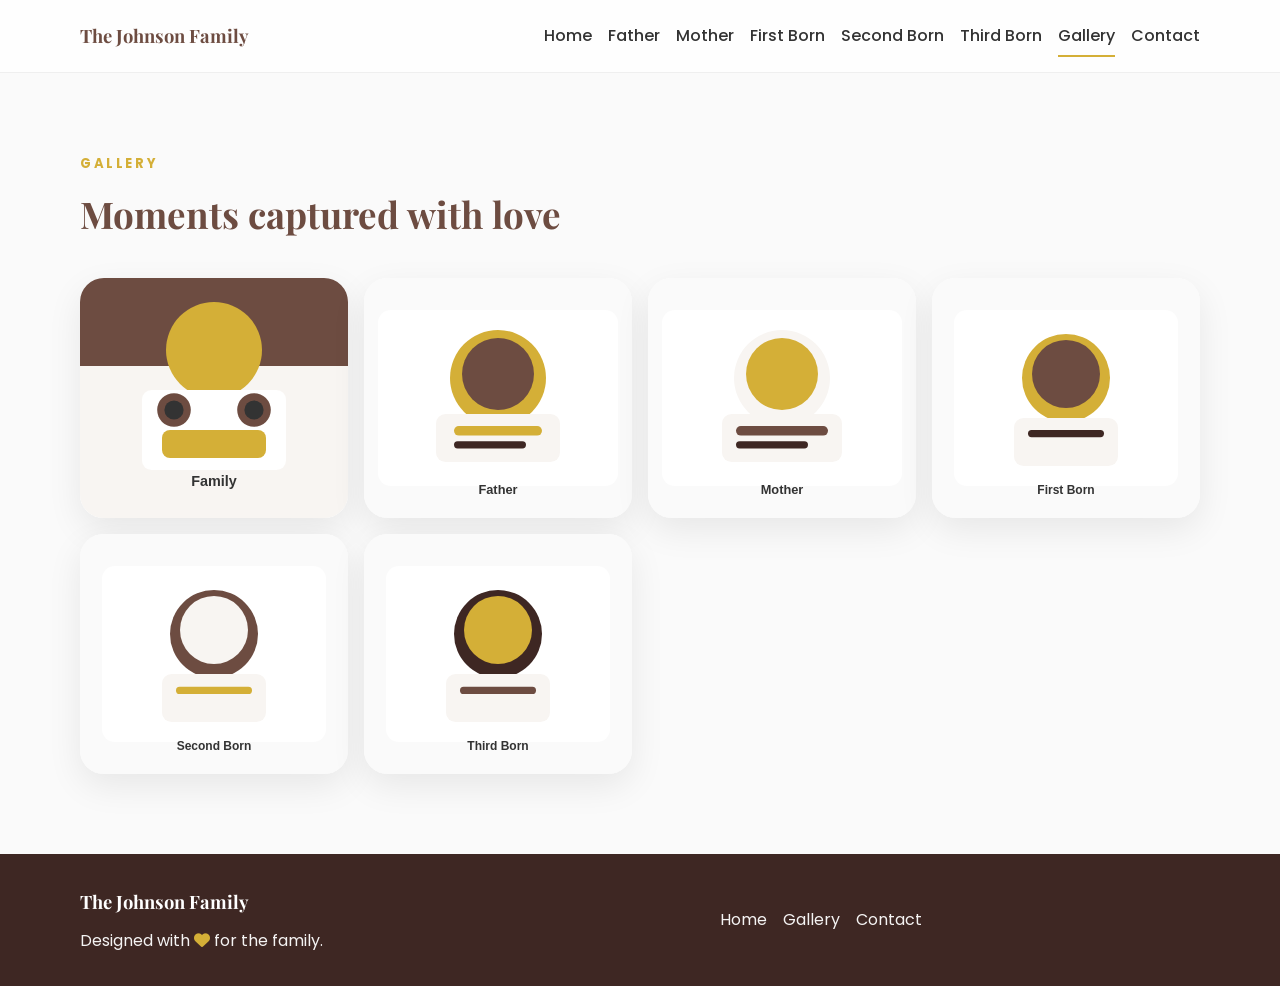
==== gallery.html @ 094f9c55 "first commit" ====
<!DOCTYPE html>
<html lang="en">
  <head>
    <meta charset="UTF-8" />
    <meta name="viewport" content="width=device-width, initial-scale=1.0" />
    <title>Gallery | The Johnson Family</title>
    <link rel="preconnect" href="https://fonts.googleapis.com" />
    <link rel="preconnect" href="https://fonts.gstatic.com" crossorigin />
    <link href="https://fonts.googleapis.com/css2?family=Playfair+Display:wght@600;700&family=Poppins:wght@400;500;600;700&display=swap" rel="stylesheet" />
    <link rel="stylesheet" href="https://cdnjs.cloudflare.com/ajax/libs/font-awesome/6.5.0/css/all.min.css" />
    <link rel="stylesheet" href="css/style.css" />
  </head>
  <body>
    <header class="site-header">
      <div class="container navbar">
        <a class="logo" href="index.html">The Johnson Family</a>
        <nav class="nav-links" aria-label="Primary navigation">
          <a href="index.html">Home</a>
          <a href="father.html">Father</a>
          <a href="mother.html">Mother</a>
          <a href="firstborn.html">First Born</a>
          <a href="secondborn.html">Second Born</a>
          <a href="thirdborn.html">Third Born</a>
          <a class="active" href="gallery.html">Gallery</a>
          <a href="index.html#contact">Contact</a>
        </nav>
      </div>
    </header>

    <main>
      <section class="section">
        <div class="container">
          <div class="section-title">
            <span>Gallery</span>
            <h2>Moments captured with love</h2>
          </div>
          <div class="gallery-grid">
            <article class="gallery-card"><img src="images/family.svg" alt="The family together outdoors" /></article>
            <article class="gallery-card"><img src="images/father.svg" alt="Father portrait" /></article>
            <article class="gallery-card"><img src="images/mother.svg" alt="Mother portrait" /></article>
            <article class="gallery-card"><img src="images/firstborn.svg" alt="First born portrait" /></article>
            <article class="gallery-card"><img src="images/secondborn.svg" alt="Second born portrait" /></article>
            <article class="gallery-card"><img src="images/thirdborn.svg" alt="Third born portrait" /></article>
          </div>
        </div>
      </section>
    </main>

    <footer class="site-footer">
      <div class="container footer-grid">
        <div>
          <h3 class="logo" style="color: white; margin-bottom: 0.6rem;">The Johnson Family</h3>
          <p>Designed with <i class="fa-solid fa-heart" style="color: var(--accent);"></i> for the family.</p>
        </div>
        <div>
          <ul class="footer-links">
            <li><a href="index.html">Home</a></li>
            <li><a href="gallery.html">Gallery</a></li>
            <li><a href="index.html#contact">Contact</a></li>
          </ul>
        </div>
      </div>
    </footer>
  </body>
</html>
---- css/style.css ----
:root {
  /* Core palette used throughout the website */
  --primary: #6D4C41;
  --secondary: #F8F5F2;
  --accent: #D4AF37;
  --bg: #FAFAFA;
  --card: #FFFFFF;
  --text: #333333;
  --footer: #3E2723;
  --shadow: 0 12px 35px rgba(0, 0, 0, 0.08);
}

* {
  box-sizing: border-box;
  margin: 0;
  padding: 0;
}

html {
  scroll-behavior: smooth;
}

body {
  font-family: 'Poppins', sans-serif;
  color: var(--text);
  background: var(--bg);
  line-height: 1.7;
}

img {
  max-width: 100%;
  display: block;
}

a {
  color: inherit;
  text-decoration: none;
}

ul {
  list-style: none;
}

.container {
  width: min(1120px, calc(100% - 2rem));
  margin: 0 auto;
}

.btn {
  display: inline-flex;
  align-items: center;
  justify-content: center;
  gap: 0.5rem;
  padding: 0.9rem 1.4rem;
  border-radius: 999px;
  font-weight: 600;
  transition: transform 0.3s ease, box-shadow 0.3s ease, background 0.3s ease;
  box-shadow: 0 10px 25px rgba(109, 76, 65, 0.15);
}

.btn:hover {
  transform: translateY(-3px);
  box-shadow: 0 14px 30px rgba(109, 76, 65, 0.22);
}

.btn-primary {
  background: linear-gradient(135deg, var(--primary), #8b6558);
  color: white;
}

.btn-secondary {
  background: white;
  color: var(--primary);
}

.site-header {
  position: sticky;
  top: 0;
  z-index: 1000;
  background: rgba(255, 255, 255, 0.72);
  backdrop-filter: blur(10px);
  border-bottom: 1px solid rgba(0, 0, 0, 0.06);
}

.navbar {
  display: flex;
  align-items: center;
  justify-content: space-between;
  min-height: 72px;
}

.logo {
  font-family: 'Playfair Display', serif;
  font-size: 1.15rem;
  font-weight: 700;
  color: var(--primary);
}

.nav-links {
  display: flex;
  flex-wrap: wrap;
  gap: 1rem;
  align-items: center;
}

.nav-links a {
  position: relative;
  padding: 0.35rem 0;
  font-weight: 500;
  color: var(--text);
  transition: color 0.3s ease;
}

.nav-links a::after {
  content: '';
  position: absolute;
  left: 0;
  bottom: -2px;
  width: 100%;
  height: 2px;
  background: var(--accent);
  transform: scaleX(0);
  transform-origin: left;
  transition: transform 0.3s ease;
}

.nav-links a:hover::after,
.nav-links a.active::after {
  transform: scaleX(1);
}

.nav-links a:hover {
  color: var(--primary);
}

.hero {
  min-height: 88vh;
  display: grid;
  align-items: center;
  background: linear-gradient(rgba(21, 12, 10, 0.6), rgba(21, 12, 10, 0.55)), url('../images/family.svg') center/cover no-repeat;
  color: white;
}

.hero-content {
  padding: 5rem 0;
  display: grid;
  gap: 1.4rem;
  max-width: 720px;
}

.hero h1 {
  font-family: 'Playfair Display', serif;
  font-size: clamp(2.2rem, 4vw, 3.8rem);
  line-height: 1.16;
}

.hero p {
  font-size: 1.05rem;
  color: rgba(255, 255, 255, 0.9);
}

.hero-actions {
  display: flex;
  flex-wrap: wrap;
  gap: 1rem;
}

.section {
  padding: 5rem 0;
}

.section-title {
  display: flex;
  flex-direction: column;
  gap: 0.5rem;
  margin-bottom: 2rem;
}

.section-title span {
  color: var(--accent);
  font-weight: 700;
  letter-spacing: 0.2em;
  text-transform: uppercase;
  font-size: 0.82rem;
}

.section-title h2 {
  font-family: 'Playfair Display', serif;
  font-size: clamp(1.75rem, 3vw, 2.3rem);
  color: var(--primary);
}

.about-grid {
  display: grid;
  gap: 1.25rem;
}

.about-card,
.value-card,
.member-card,
.profile-card,
.contact-card,
.gallery-card,
.info-card {
  background: var(--card);
  border-radius: 24px;
  box-shadow: var(--shadow);
  transition: transform 0.3s ease, box-shadow 0.3s ease;
}

.about-card:hover,
.value-card:hover,
.member-card:hover,
.profile-card:hover,
.contact-card:hover,
.gallery-card:hover,
.info-card:hover {
  transform: translateY(-6px);
  box-shadow: 0 18px 40px rgba(0, 0, 0, 0.1);
}

.about-card {
  padding: 2rem;
}

.values-grid {
  display: grid;
  gap: 1rem;
}

.value-card {
  padding: 1.4rem;
  display: flex;
  gap: 1rem;
  align-items: flex-start;
}

.value-card i {
  font-size: 1.35rem;
  color: var(--accent);
}

.member-grid {
  display: grid;
  gap: 1.25rem;
}

.member-card {
  padding: 1.5rem;
  display: grid;
  gap: 1rem;
  justify-items: center;
  text-align: center;
}

.member-card img {
  width: 140px;
  height: 140px;
  object-fit: cover;
  border-radius: 50%;
  border: 5px solid var(--secondary);
}

.member-card h3 {
  font-family: 'Playfair Display', serif;
  font-size: 1.3rem;
  color: var(--primary);
}

.member-card .role {
  font-weight: 700;
  color: var(--accent);
}

.member-card .bio {
  color: #666;
}

.profile-hero {
  background: linear-gradient(135deg, rgba(109, 76, 65, 0.95), rgba(212, 175, 55, 0.8));
  color: white;
  padding: 4rem 0;
}

.profile-layout {
  display: grid;
  gap: 2rem;
  align-items: center;
}

.profile-card {
  padding: 2rem;
  display: grid;
  gap: 1rem;
}

.profile-card img {
  width: min(100%, 330px);
  border-radius: 24px;
  object-fit: cover;
  box-shadow: var(--shadow);
}

.profile-meta {
  display: flex;
  flex-wrap: wrap;
  gap: 0.6rem;
  margin-top: 0.5rem;
}

.meta-pill {
  border-radius: 999px;
  padding: 0.4rem 0.8rem;
  background: var(--secondary);
  color: var(--primary);
  font-size: 0.9rem;
}

.profile-grid {
  display: grid;
  gap: 1rem;
  margin-top: 2rem;
}

.info-card {
  padding: 1.4rem;
}

.info-card h3 {
  color: var(--primary);
  margin-bottom: 0.55rem;
  font-family: 'Playfair Display', serif;
}

.quote {
  font-style: italic;
  color: var(--primary);
  border-left: 3px solid var(--accent);
  padding-left: 1rem;
}

.gallery-grid {
  display: grid;
  gap: 1rem;
}

.gallery-card {
  overflow: hidden;
}

.gallery-card img {
  width: 100%;
  height: 240px;
  object-fit: cover;
  transition: transform 0.35s ease;
}

.gallery-card:hover img {
  transform: scale(1.08);
}

.contact-grid {
  display: grid;
  gap: 1rem;
}

.contact-card {
  padding: 1.4rem;
  display: flex;
  gap: 1rem;
  align-items: flex-start;
}

.contact-card i {
  color: var(--accent);
  font-size: 1.25rem;
  margin-top: 0.2rem;
}

.social-links {
  display: flex;
  gap: 0.7rem;
  flex-wrap: wrap;
  margin-top: 0.6rem;
}

.social-links a {
  width: 42px;
  height: 42px;
  display: grid;
  place-items: center;
  border-radius: 50%;
  background: var(--secondary);
  color: var(--primary);
  transition: transform 0.3s ease, background 0.3s ease;
}

.social-links a:hover {
  transform: translateY(-3px);
  background: var(--accent);
  color: white;
}

.site-footer {
  background: var(--footer);
  color: rgba(255, 255, 255, 0.95);
  padding: 2rem 0;
}

.footer-grid {
  display: grid;
  gap: 1rem;
}

.footer-links {
  display: flex;
  flex-wrap: wrap;
  gap: 1rem;
}

.footer-links a:hover {
  color: var(--accent);
}

@media (min-width: 768px) {
  .about-grid {
    grid-template-columns: 1.2fr 0.8fr;
  }

  .values-grid {
    grid-template-columns: repeat(2, minmax(0, 1fr));
  }

  .member-grid {
    grid-template-columns: repeat(2, minmax(0, 1fr));
  }

  .profile-layout {
    grid-template-columns: 1.1fr 0.9fr;
  }

  .profile-grid {
    grid-template-columns: repeat(2, minmax(0, 1fr));
  }

  .contact-grid {
    grid-template-columns: repeat(2, minmax(0, 1fr));
  }

  .gallery-grid {
    grid-template-columns: repeat(2, minmax(0, 1fr));
  }

  .footer-grid {
    grid-template-columns: 1.3fr 1fr;
    align-items: center;
  }
}

@media (min-width: 1024px) {
  .member-grid {
    grid-template-columns: repeat(3, minmax(0, 1fr));
  }

  .gallery-grid {
    grid-template-columns: repeat(3, minmax(0, 1fr));
  }
}

@media (min-width: 1280px) {
  .gallery-grid {
    grid-template-columns: repeat(4, minmax(0, 1fr));
  }
}

@media (max-width: 767px) {
  .navbar {
    flex-direction: column;
    padding: 0.8rem 0;
    gap: 0.8rem;
  }

  .nav-links {
    justify-content: center;
  }
}
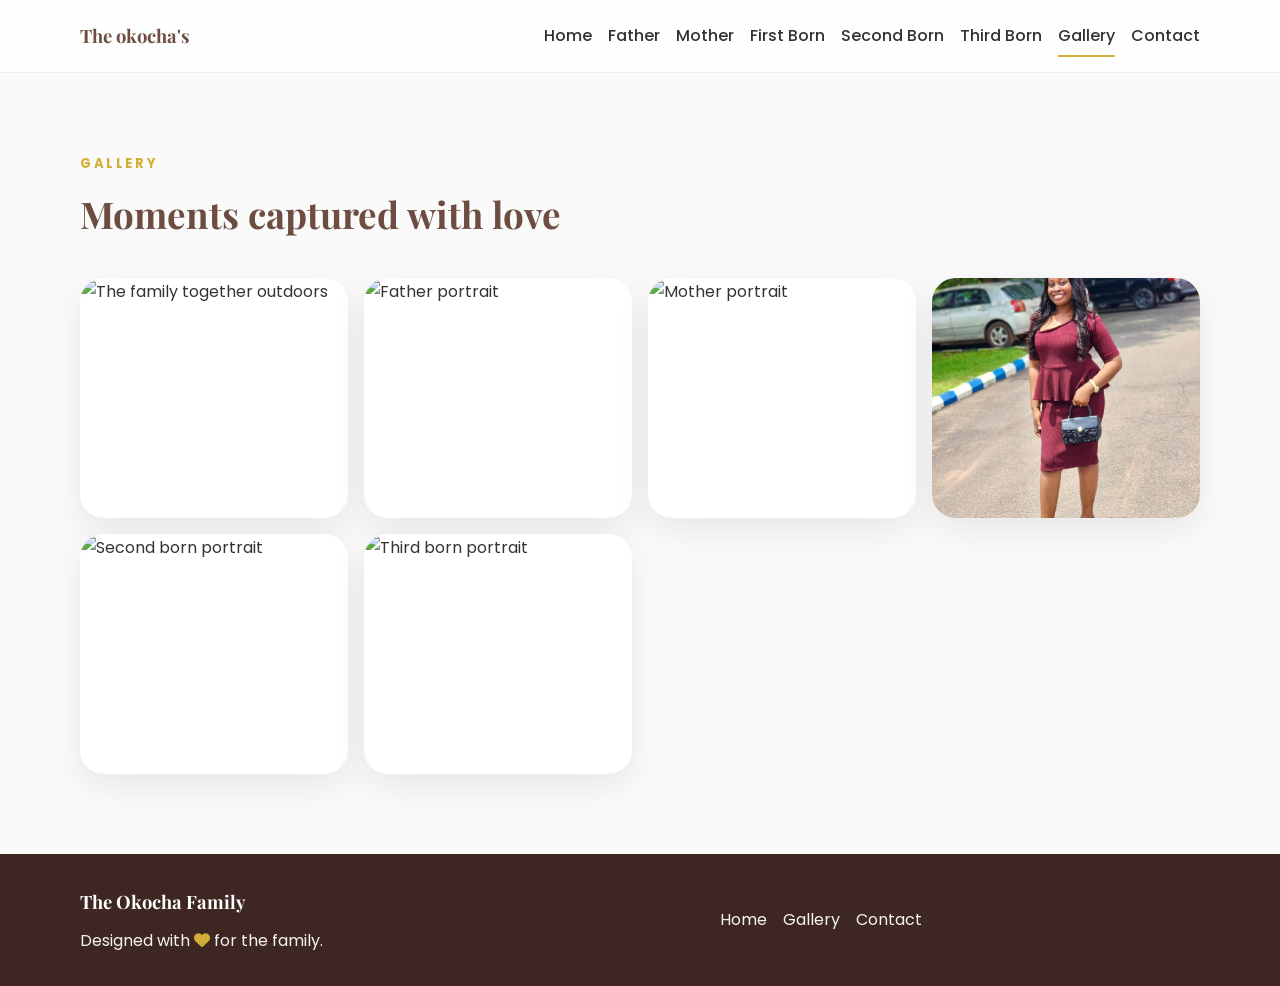
==== commit c26a17e8: "correced the errors" ====
--- a/gallery.html
+++ b/gallery.html
@@ -1,65 +1,70 @@
 <!DOCTYPE html>
 <html lang="en">
-  <head>
-    <meta charset="UTF-8" />
-    <meta name="viewport" content="width=device-width, initial-scale=1.0" />
-    <title>Gallery | The Johnson Family</title>
-    <link rel="preconnect" href="https://fonts.googleapis.com" />
-    <link rel="preconnect" href="https://fonts.gstatic.com" crossorigin />
-    <link href="https://fonts.googleapis.com/css2?family=Playfair+Display:wght@600;700&family=Poppins:wght@400;500;600;700&display=swap" rel="stylesheet" />
-    <link rel="stylesheet" href="https://cdnjs.cloudflare.com/ajax/libs/font-awesome/6.5.0/css/all.min.css" />
-    <link rel="stylesheet" href="css/style.css" />
-  </head>
-  <body>
-    <header class="site-header">
-      <div class="container navbar">
-        <a class="logo" href="index.html">The Johnson Family</a>
-        <nav class="nav-links" aria-label="Primary navigation">
-          <a href="index.html">Home</a>
-          <a href="father.html">Father</a>
-          <a href="mother.html">Mother</a>
-          <a href="firstborn.html">First Born</a>
-          <a href="secondborn.html">Second Born</a>
-          <a href="thirdborn.html">Third Born</a>
-          <a class="active" href="gallery.html">Gallery</a>
-          <a href="index.html#contact">Contact</a>
-        </nav>
-      </div>
-    </header>
 
-    <main>
-      <section class="section">
-        <div class="container">
-          <div class="section-title">
-            <span>Gallery</span>
-            <h2>Moments captured with love</h2>
-          </div>
-          <div class="gallery-grid">
-            <article class="gallery-card"><img src="images/family.svg" alt="The family together outdoors" /></article>
-            <article class="gallery-card"><img src="images/father.svg" alt="Father portrait" /></article>
-            <article class="gallery-card"><img src="images/mother.svg" alt="Mother portrait" /></article>
-            <article class="gallery-card"><img src="images/firstborn.svg" alt="First born portrait" /></article>
-            <article class="gallery-card"><img src="images/secondborn.svg" alt="Second born portrait" /></article>
-            <article class="gallery-card"><img src="images/thirdborn.svg" alt="Third born portrait" /></article>
-          </div>
+<head>
+  <meta charset="UTF-8" />
+  <meta name="viewport" content="width=device-width, initial-scale=1.0" />
+  <title>Gallery | The Okocha's Family</title>
+  <link rel="preconnect" href="https://fonts.googleapis.com" />
+  <link rel="preconnect" href="https://fonts.gstatic.com" crossorigin />
+  <link
+    href="https://fonts.googleapis.com/css2?family=Playfair+Display:wght@600;700&family=Poppins:wght@400;500;600;700&display=swap"
+    rel="stylesheet" />
+  <link rel="stylesheet" href="https://cdnjs.cloudflare.com/ajax/libs/font-awesome/6.5.0/css/all.min.css" />
+  <link rel="stylesheet" href="css/style.css" />
+</head>
+
+<body>
+  <header class="site-header">
+    <div class="container navbar">
+      <a class="logo" href="index.html">The okocha's</a>
+      <nav class="nav-links" aria-label="Primary navigation">
+        <a href="index.html">Home</a>
+        <a href="father.html">Father</a>
+        <a href="mother.html">Mother</a>
+        <a href="firstborn.html">First Born</a>
+        <a href="secondborn.html">Second Born</a>
+        <a href="thirdborn.html">Third Born</a>
+        <a class="active" href="gallery.html">Gallery</a>
+        <a href="index.html#contact">Contact</a>
+      </nav>
+    </div>
+  </header>
+
+  <main>
+    <section class="section">
+      <div class="container">
+        <div class="section-title">
+          <span>Gallery</span>
+          <h2>Moments captured with love</h2>
         </div>
-      </section>
-    </main>
-
-    <footer class="site-footer">
-      <div class="container footer-grid">
-        <div>
-          <h3 class="logo" style="color: white; margin-bottom: 0.6rem;">The Johnson Family</h3>
-          <p>Designed with <i class="fa-solid fa-heart" style="color: var(--accent);"></i> for the family.</p>
-        </div>
-        <div>
-          <ul class="footer-links">
-            <li><a href="index.html">Home</a></li>
-            <li><a href="gallery.html">Gallery</a></li>
-            <li><a href="index.html#contact">Contact</a></li>
-          </ul>
+        <div class="gallery-grid">
+          <article class="gallery-card"><img src="images/family.jpeg" alt="The family together outdoors" /></article>
+          <article class="gallery-card"><img src="images/dad.jpeg" alt="Father portrait" /></article>
+          <article class="gallery-card"><img src="images/mom2.jpeg" alt="Mother portrait" /></article>
+          <article class="gallery-card"><img src="images/sister.jpg" alt="First born portrait" /></article>
+          <article class="gallery-card"><img src="images/son4.jpeg" alt="Second born portrait" /></article>
+          <article class="gallery-card"><img src="images/third3.jpeg" alt="Third born portrait" /></article>
         </div>
       </div>
-    </footer>
-  </body>
-</html>
+    </section>
+  </main>
+
+  <footer class="site-footer">
+    <div class="container footer-grid">
+      <div>
+        <h3 class="logo" style="color: white; margin-bottom: 0.6rem;">The Okocha Family</h3>
+        <p>Designed with <i class="fa-solid fa-heart" style="color: var(--accent);"></i> for the family.</p>
+      </div>
+      <div>
+        <ul class="footer-links">
+          <li><a href="index.html">Home</a></li>
+          <li><a href="gallery.html">Gallery</a></li>
+          <li><a href="index.html#contact">Contact</a></li>
+        </ul>
+      </div>
+    </div>
+  </footer>
+</body>
+
+</html>
--- a/css/style.css
+++ b/css/style.css
@@ -25,6 +25,7 @@
   color: var(--text);
   background: var(--bg);
   line-height: 1.7;
+  overflow-x: hidden;
 }
 
 img {
@@ -137,7 +138,7 @@
   min-height: 88vh;
   display: grid;
   align-items: center;
-  background: linear-gradient(rgba(21, 12, 10, 0.6), rgba(21, 12, 10, 0.55)), url('../images/family.svg') center/cover no-repeat;
+  background: linear-gradient(rgba(21, 12, 10, 0.7), rgba(21, 12, 10, 0.6)), url('../images/family.svg') center/cover no-repeat;
   color: white;
 }
 
@@ -145,7 +146,7 @@
   padding: 5rem 0;
   display: grid;
   gap: 1.4rem;
-  max-width: 720px;
+  max-width: 760px;
 }
 
 .hero h1 {
@@ -483,4 +484,22 @@
   .nav-links {
     justify-content: center;
   }
-}
+
+  .hero {
+    min-height: auto;
+    padding: 3.5rem 0;
+  }
+
+  .hero-content {
+    padding: 0;
+  }
+
+  .hero-actions {
+    flex-direction: column;
+    align-items: flex-start;
+  }
+
+  .btn {
+    width: 100%;
+  }
+}
